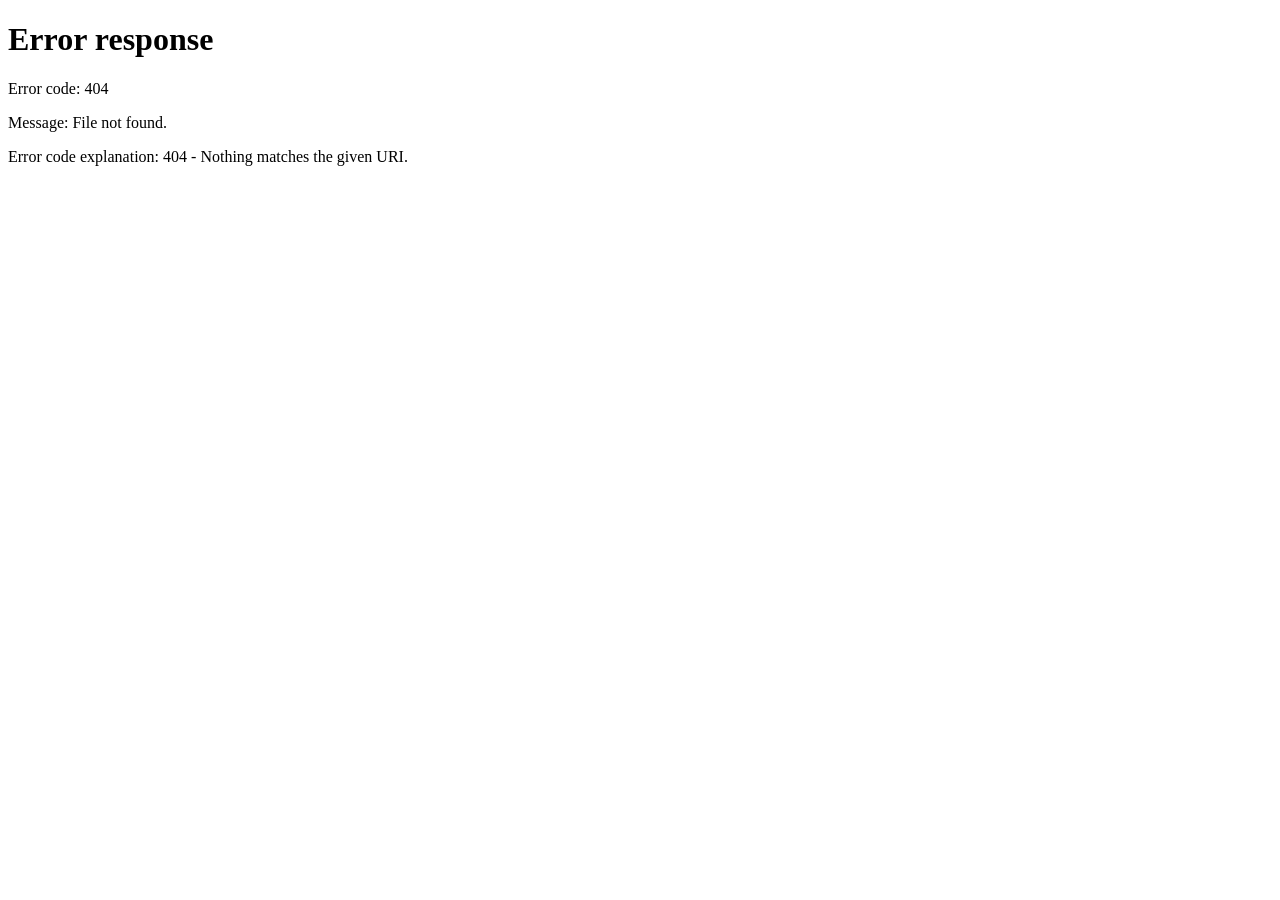
==== index.html @ 7597331a "up" ====
<!DOCTYPE html>
<html lang="pt-BR">
<head>
    <meta charset="UTF-8">
    <meta name="viewport" content="width=device-width, initial-scale=1.0">
    <title>VivaMente</title>
    <meta http-equiv="refresh" content="0; url=./HTML/index.html">
    <script>location.replace("./HTML/index.html" + location.hash);</script>
</head>
<body>
    <p><a href="./HTML/index.html">Ir para a VivaMente</a></p>
</body>
</html>
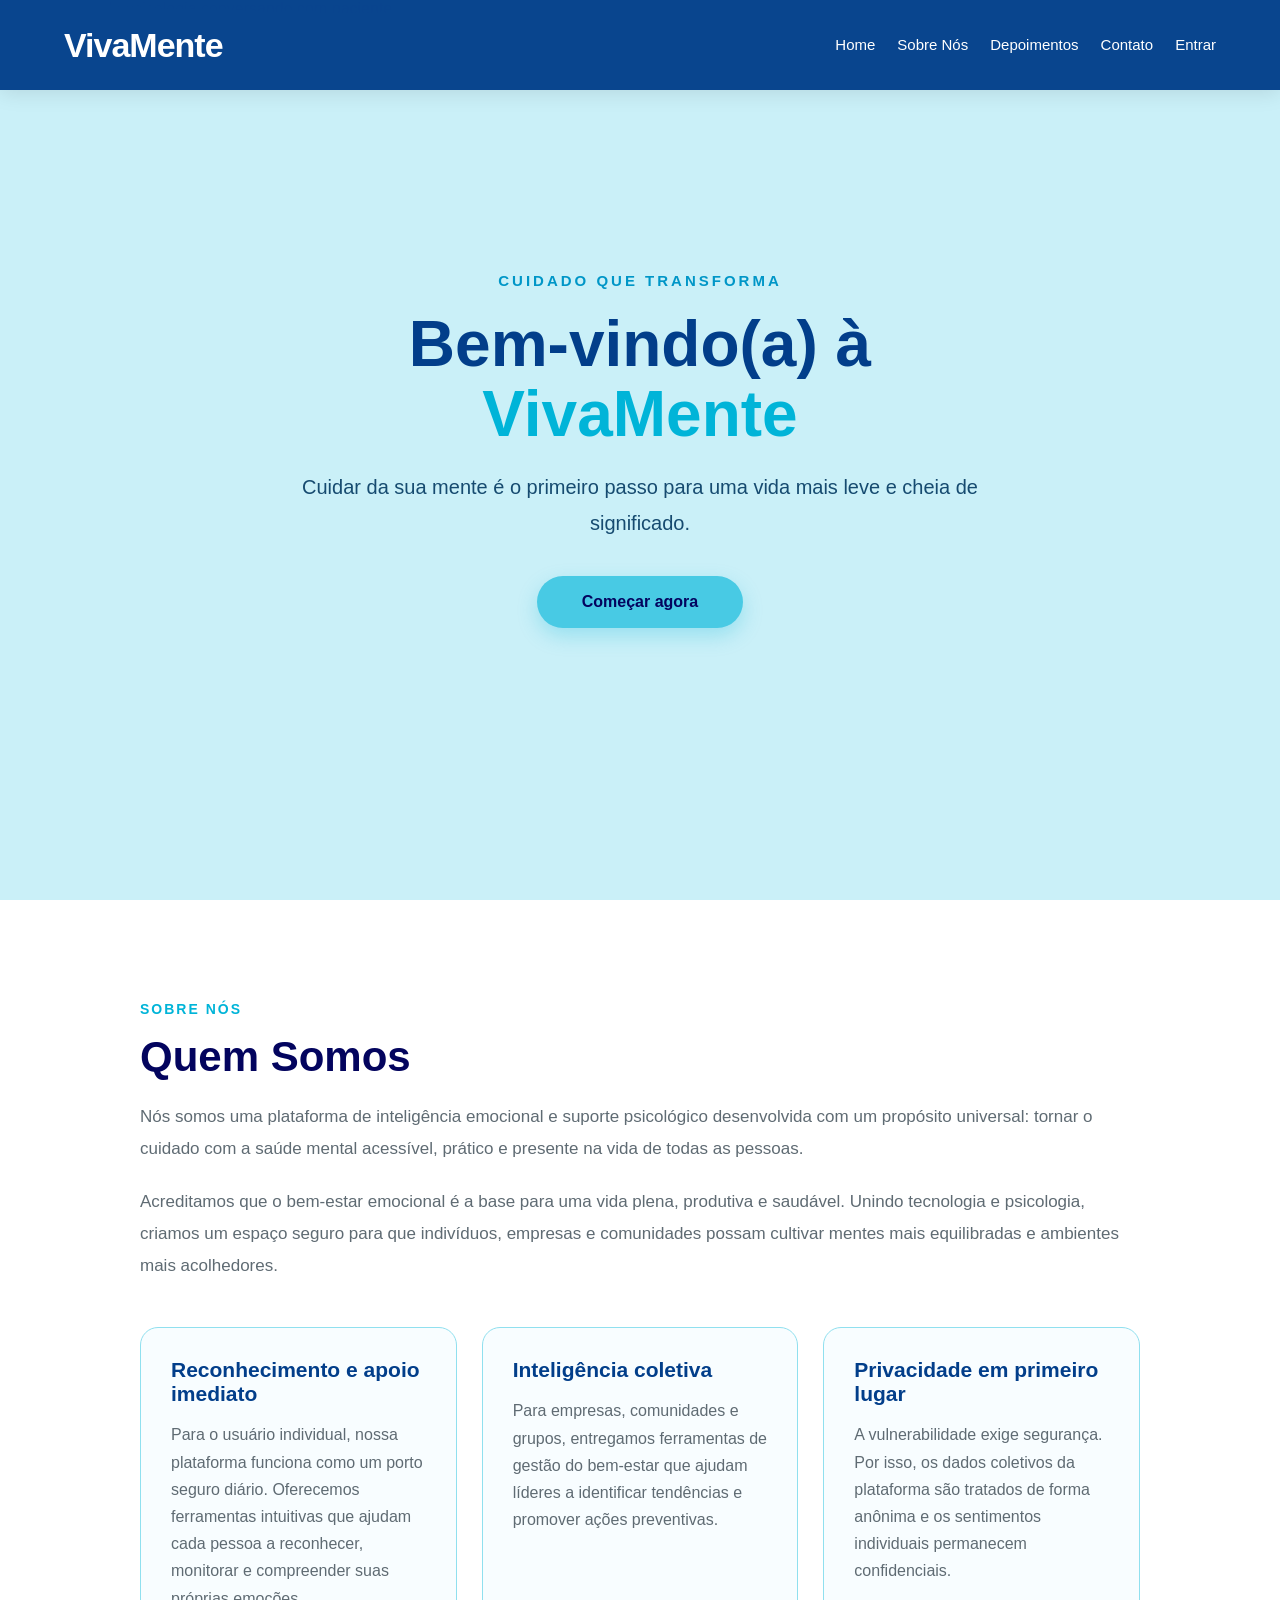
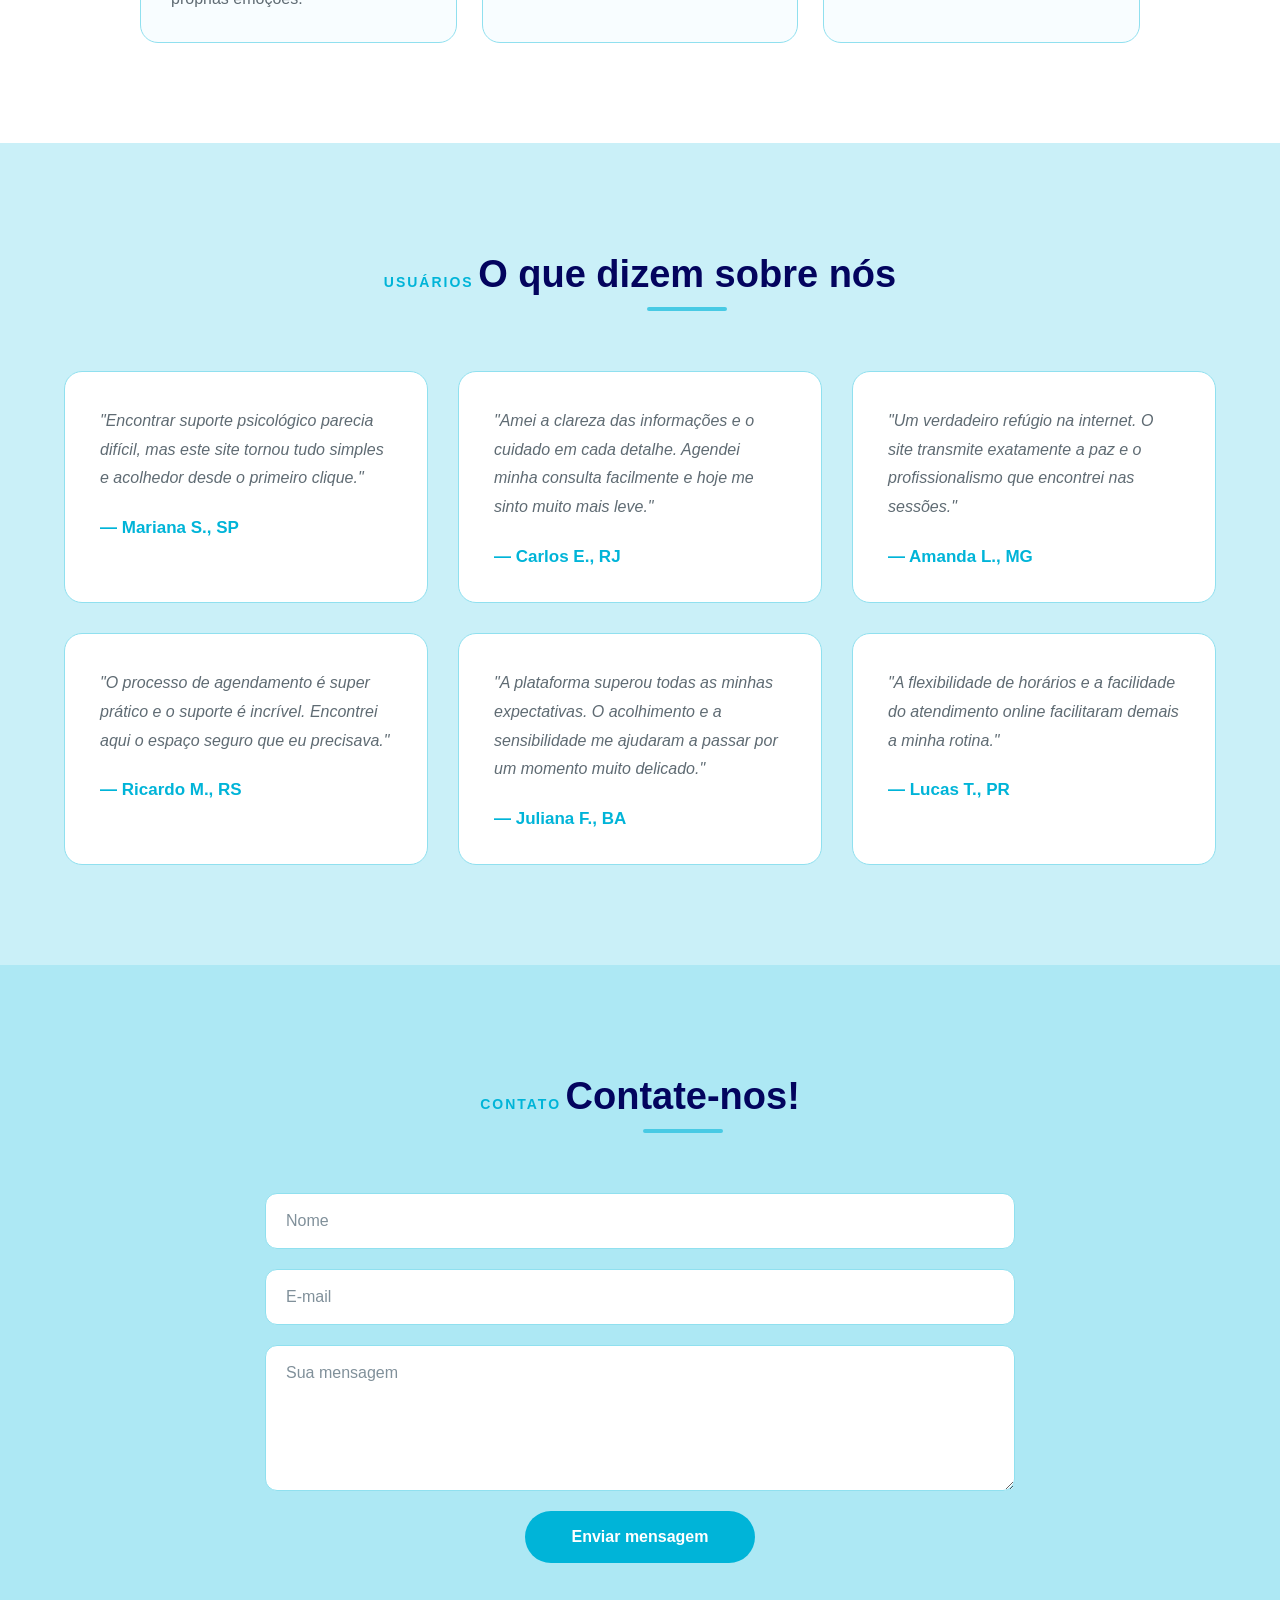
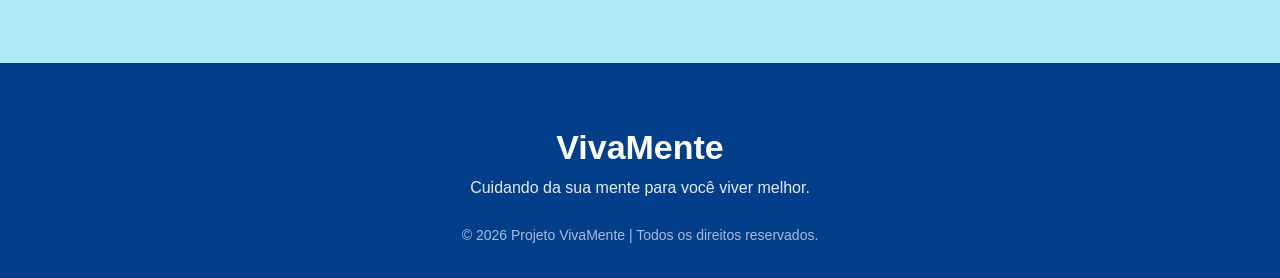
==== commit 5ac257df: "Update script location for HTML redirection" ====
--- a/index.html
+++ b/index.html
@@ -5,7 +5,7 @@
     <meta name="viewport" content="width=device-width, initial-scale=1.0">
     <title>VivaMente</title>
     <meta http-equiv="refresh" content="0; url=./HTML/index.html">
-    <script>location.replace("./HTML/index.html" + location.hash);</script>
+    <script>location.replace("./FrontEnd/HTML/index.html" + location.hash);</script>
 </head>
 <body>
     <p><a href="./HTML/index.html">Ir para a VivaMente</a></p>
